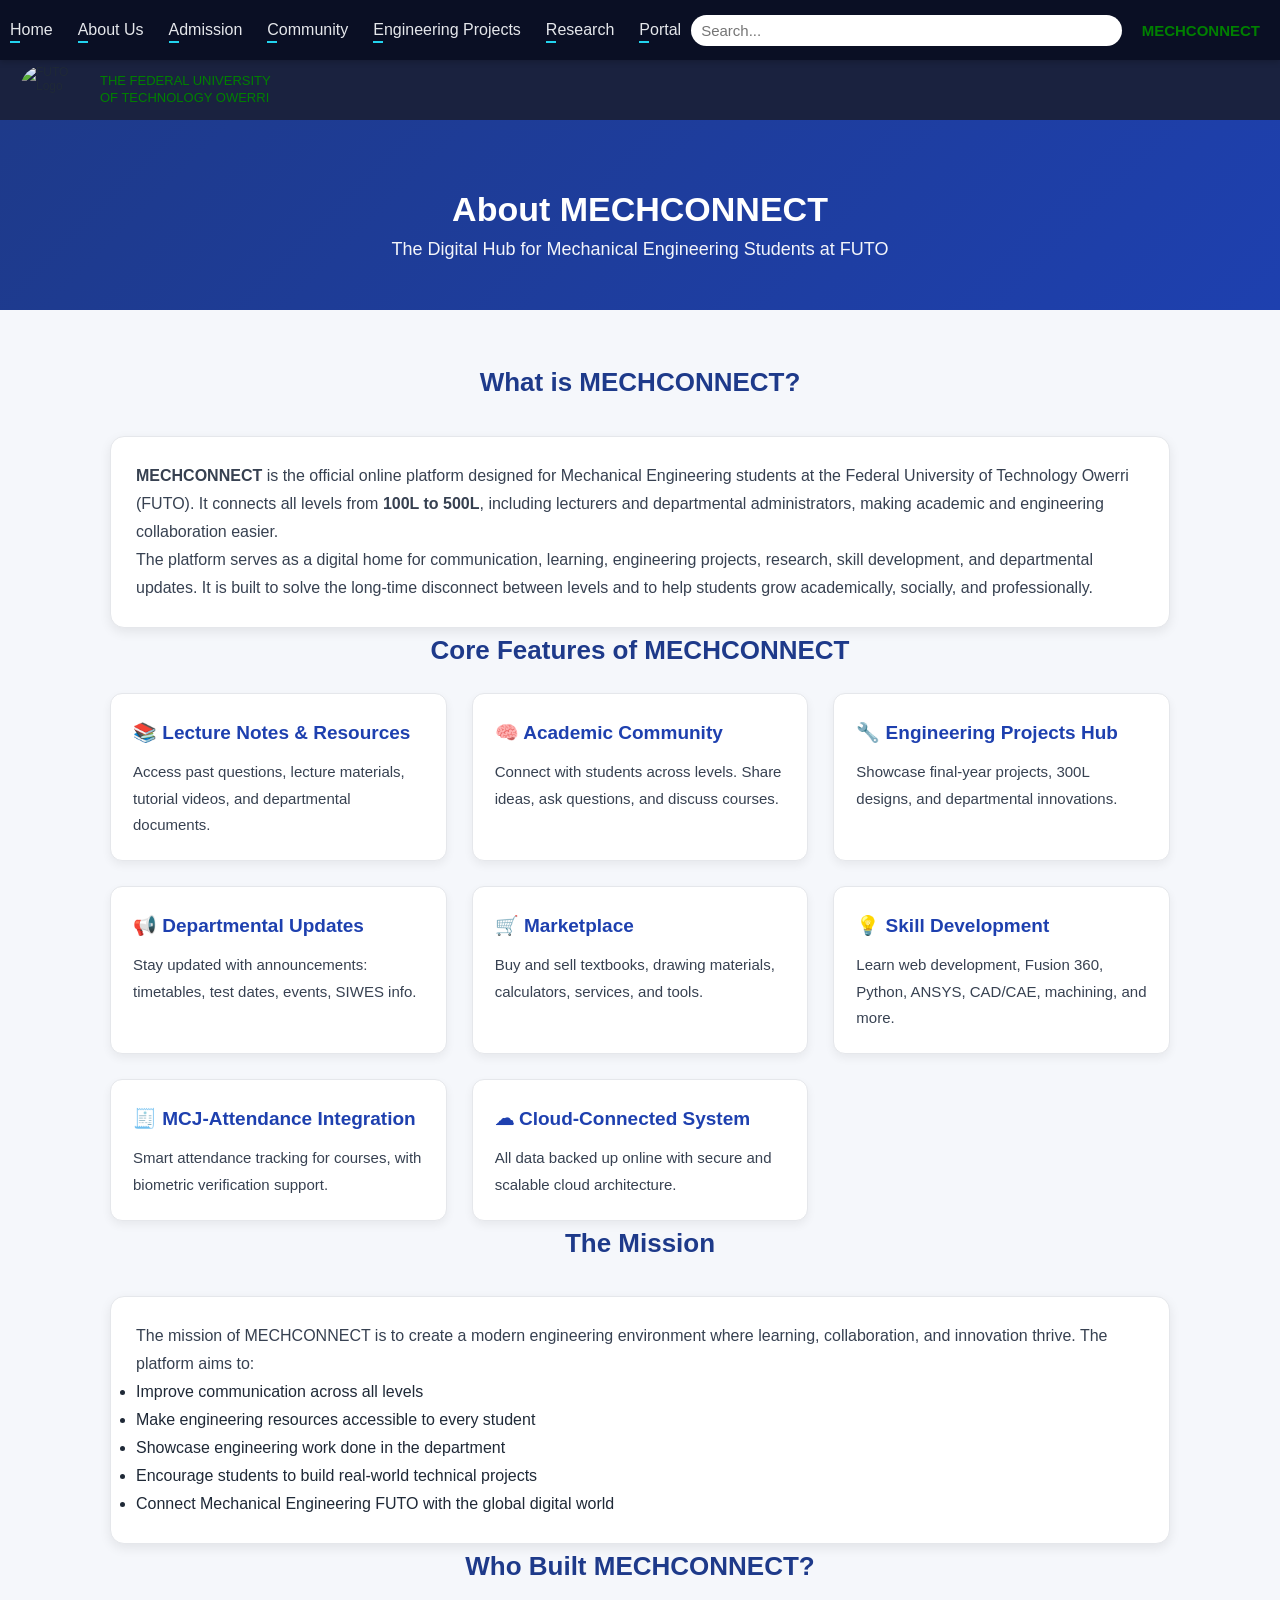
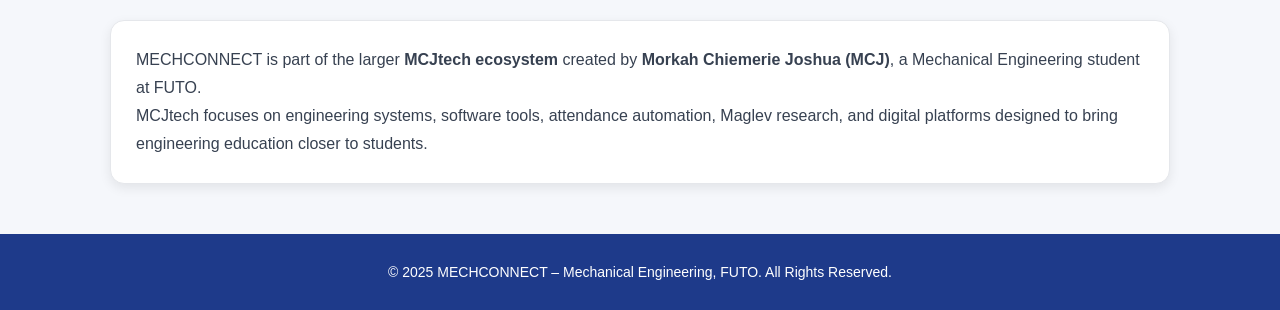
==== about_mechconnect.html @ 7a4b4097 "Add files via upload" ====
<!DOCTYPE html>
<html lang="en">
<head>
<meta charset="UTF-8">
<meta name="viewport" content="width=device-width, initial-scale=1.0">
<title>About MECHCONNECT – Mechanical Engineering FUTO</title>
 <link rel="stylesheet" href="style.css">
 <link rel="stylesheet" href="about_mechconnect.css">
</head>

<body>
<header class="mcj-header">
    <div class="mobile-nav-toggle">
        <div class="left">
            <span class="menu-icon" onclick="toggleMenu()">&#9776;</span>
        </div>

        <!-- ===== OVERLAY ===== -->
        <div id="overlay" class="overlay"></div>

        <!-- ===== SIDE MENU (DRAWER) ===== -->
        <div id="sideMenu" class="side-menu">
            <h2 class="menu-title">Mechconnect</h2>
            <ul class="menu-list">
                <li><a href="dashboard.html">Home</a></li>

                <li>
                    <a href="" class="dropdown-toggle">About Us </a>
                    <ul class="dropdown-menu">
                        <li><a href="department.html">Department</a></li>
                        <li><a href="staff.html">Staff</a></li>
                        <li><a href="facilities.html">Facilities</a></li>
                        <li><a href="program.html">program offer </a></li>
                        <li><a href="#">Research</a></li>
                    </ul>
                </li>

                <li>
                        <a href="#" class="dropdown-toggle">Admission</a>
                        <ul class="dropdown-menu">
                            <li><a href="https://futo.edu.ng/news/advertisement-for-2025-2026-futo-post-utme-and-direct-entry-screening-exercise">Entry Requirements</a></li>
                            <li><a href="#">Post UTME Update</a></li>
                            <li><a href="https://resources.futo.edu.ng/futo-admission-list-2025-2026/">Admission List</a></li>
                        </ul>
                    </li>
                    <li>
                        <a href="#" class="dropdown-toggle">Community</a>
                        <ul class="dropdown-menu">
                            <li><a href="#">Nimeche  Community</a></li>
                            <li><a href=" ">Social Club</a></li>
                            <li><a href="#">Project Community</a></li>
                        </ul>
                    </li>
                    

                <li><a href="project.html">Engineering Projects</a></li>
                <li><a href=" research.html">Research</a></li>
                <li><a href="index.html">Portal</a></li>
            </ul>
        </div>
    </div>

    <!-- DESKTOP NAV -->
    <nav class="desktop-nav">
        <ul>
            <li><a href="#">Home</a></li>
            <li><a href="#">About Us</a></li>
            <li><a href="#">Admission</a></li>
            <li><a href="#">Community</a></li>
            <li><a href="#">Engineering Projects</a></li>
            <li><a href="#">Research</a></li>
            <li><a href="/storage/emulated/0/portal.html">Portal</a></li>
        </ul>
    </nav>

    <div class="middle">
        <input type="text" placeholder="Search..." class="search">
    </div>

    <div class="right">
        <span class="futo">MECHCONNECT</span>
    </div>
</header>


<div class="mechanical_futo_container">
    <img src="https://247ureports.com/wp-content/uploads/2014/06/futo.jpg" alt="FUTO Logo">
    <div class="mechanical_futo">
        THE FEDERAL UNIVERSITY<br>
        OF TECHNOLOGY OWERRI
    </div>
</div>

<!-- HEADER -->
<section class="Mechconnect_header">
    <h1>About MECHCONNECT</h1>
    <p>The Digital Hub for Mechanical Engineering Students at FUTO</p>
</section>

<!-- MAIN CONTENT -->
<section class="content">

    <h2 class="section-title">What is MECHCONNECT?</h2>
    <div class="card">
        <p>
            <strong>MECHCONNECT</strong> is the official online platform designed for Mechanical Engineering students at the Federal University of Technology Owerri (FUTO).  
            It connects all levels from <strong>100L to 500L</strong>, including lecturers and departmental administrators, making academic and engineering collaboration easier.
        </p>

        <p>
            The platform serves as a digital home for communication, learning, engineering projects, research, skill development, and departmental updates.  
            It is built to solve the long-time disconnect between levels and to help students grow academically, socially, and professionally.
        </p>
    </div>

    <h2 class="section-title">Core Features of MECHCONNECT</h2>

    <div class="grid">

        <div class="feature-card">
            <h4>📚 Lecture Notes & Resources</h4>
            <p>Access past questions, lecture materials, tutorial videos, and departmental documents.</p>
        </div>

        <div class="feature-card">
            <h4>🧠 Academic Community</h4>
            <p>Connect with students across levels. Share ideas, ask questions, and discuss courses.</p>
        </div>

        <div class="feature-card">
            <h4>🔧 Engineering Projects Hub</h4>
            <p>Showcase final-year projects, 300L designs, and departmental innovations.</p>
        </div>

        <div class="feature-card">
            <h4>📢 Departmental Updates</h4>
            <p>Stay updated with announcements: timetables, test dates, events, SIWES info.</p>
        </div>

        <div class="feature-card">
            <h4>🛒 Marketplace</h4>
            <p>Buy and sell textbooks, drawing materials, calculators, services, and tools.</p>
        </div>

        <div class="feature-card">
            <h4>💡 Skill Development</h4>
            <p>Learn web development, Fusion 360, Python, ANSYS, CAD/CAE, machining, and more.</p>
        </div>

        <div class="feature-card">
            <h4>🧾 MCJ-Attendance Integration</h4>
            <p>Smart attendance tracking for courses, with biometric verification support.</p>
        </div>

        <div class="feature-card">
            <h4>☁ Cloud-Connected System</h4>
            <p>All data backed up online with secure and scalable cloud architecture.</p>
        </div>

    </div>

    <h2 class="section-title">The Mission</h2>
    <div class="card">
        <p>
            The mission of MECHCONNECT is to create a modern engineering environment where learning, collaboration, and innovation thrive.  
            The platform aims to:
        </p>
        <ul>
            <li>Improve communication across all levels</li>
            <li>Make engineering resources accessible to every student</li>
            <li>Showcase engineering work done in the department</li>
            <li>Encourage students to build real-world technical projects</li>
            <li>Connect Mechanical Engineering FUTO with the global digital world</li>
        </ul>
    </div>

    <h2 class="section-title">Who Built MECHCONNECT?</h2>
    <div class="card">
        <p>
            MECHCONNECT is part of the larger <strong>MCJtech ecosystem</strong> created by  
            <strong>Morkah Chiemerie Joshua (MCJ)</strong>, a Mechanical Engineering student at FUTO.  
        </p>
        <p>
            MCJtech focuses on engineering systems, software tools, attendance automation,  
            Maglev research, and digital platforms designed to bring engineering education closer to students.
        </p>
    </div>

</section>

<!-- FOOTER -->
<div class="footer">
    © 2025 MECHCONNECT – Mechanical Engineering, FUTO. All Rights Reserved.
</div>
<script src="script.js"></script>
</body>
</html>
---- style.css ----
/* ========================= */
/* GLOBAL STYLES             */
/* ========================= */
* {
    margin: 0;
    padding: 0;
    box-sizing: border-box;
    font-family: 'Roboto', sans-serif;
}

body {
    width: 100%;
}

/* ========================= */
/* HEADER / NAVIGATION       */
/* ========================= */
.mcj-header {
    width: 100%;
    height: 60px;
    position: fixed;
    top: 0;
    left: 0;
    background: #0a0f24;
    color: white;
    display: flex;
    align-items: center;
    justify-content: space-between;
    padding: 0 10px;
    box-shadow: 0 2px 6px rgba(0,0,0,0.2);
    z-index: 500;
}

.left {
    display: flex;
    align-items: center;
    gap: 20px;
}

.menu-icon {
    font-size: 26px;
    cursor: pointer;
}

/* ===== OVERLAY ===== */
.overlay {
    position: fixed;
    top: 0;
    left: 0;
    width: 100%;
    height: 100%;
    background: rgba(0,0,0,0.5);
    opacity: 0;
    visibility: hidden;
    transition: 0.3s ease;
    z-index: 250;
}

.overlay.show {
    opacity: 1;
    visibility: visible;
}

/* ===== SIDE MENU ===== */
.side-menu {
    height: 100%;
    width: 260px;
    position: fixed;
    top: 0;
    left: -260px;
    background: #0b0f25;
    color: white;
    padding: 20px;
    transition: 0.3s ease;
    z-index: 300;
    overflow: hidden;
    box-sizing: border-box;
}

.side-menu.show {
    left: 0;
}

/* ===== MENU TITLE ===== */
.menu-title {
    font-size: 22px;
    margin-bottom: 25px;
    font-weight: 700;
    letter-spacing: 1px;
    color: #22d3ee;
}

/* ===== MENU LIST ===== */
.menu-list {
    list-style: none;
    padding: 0;
    margin: 0;
}

.menu-list li {
    margin-bottom: 20px;
}

.menu-list li a {
    color: #e5e7eb;
    text-decoration: none;
    font-size: 16px;
    font-weight: 500;
    transition: 0.2s;
}

.menu-list li a:hover {
    color: #22d3ee;
}

.middle {
    flex: 1;
    display: flex;
    justify-content: center;
    padding: 0 10px;
}

.search {
    width: 100%;
    padding: 7px 10px;
    border-radius: 20px;
    border: none;
    outline: none;
    font-size: 15px;
}

.right .futo {
    display: flex;
    font-size: 15px;
    font-weight: bold;
    color: green;
    padding: 0px 10px;
}

/* ===== DROPDOWN ===== */
.dropdown-toggle {
    text-decoration: none;
}

.dropdown-menu {
    display: none;
    background-color: #1565c0;
    min-width: 200px;
    border-radius: 4px;
    overflow: hidden;
    flex-direction: column;
    z-index: 1000;
}

.dropdown-menu a {
    padding: 5px 10px;
    border-bottom: 1px solid #0d47a1;
    display: block;
    color: white;
    text-decoration: none;
}

.dropdown-menu a:last-child {
    border-bottom: none;
}

.dropdown-menu.show {
    display: flex;
}

/* ===== DESKTOP NAV ===== */
.desktop-nav {
    display: none;
}

.desktop-nav ul {
    display: flex;
    gap: 25px;
    list-style: none;
}

.desktop-nav a {
    color: #e5e7eb;
    text-decoration: none;
    font-weight: 500;
    font-size: 16px;
    transition: 0.3s;
    position: relative;
    padding: 5px 0;
}

.desktop-nav a:hover {
    color: #22d3ee;
}

.desktop-nav a::after {
    content: '';
    position: absolute;
    bottom: 0;
    left: 0;
    width: 10px;
    height: 2px;
    background: #22d3ee;
    transition: 0.3s;
}

.desktop-nav a:hover::after {
    width: 100%;
}

/* ===== RESPONSIVE ===== */
@media (min-width: 768px) {
    .desktop-nav {
        display: flex;
    }
    .mobile-nav-toggle {
        display: none;
    }
}

/* ========================= */
/* MECHANICAL FUTO CONTAINER */
/* ========================= */
.mechanical_futo_container {
    display: flex;
    position: fixed;
    top: 60px;
    width: 100%;
    align-items: center;
    padding: 5px 20px;
    background: #1A223F;
    font-size: 12px;
    z-index: 260;
}

.mechanical_futo_container img {
    width: 60px;
    height: 50px;
    margin-right: 20px;
    border-radius: 30px;
}

.mechanical_futo {
    font-size: 13px;
    font-weight: 500;
    color: green;
    line-height: 1.3;
}

/* ========================= */
/* HERO BANNER               */
/* ========================= */
.hero_banner {
    position: relative;
    margin-top: 119px;
    width: 100%;
    height: 70vh;
    display: flex;
    align-items: center;
    justify-content: center;
    background: rgba(10, 15, 36, 0.7);
    overflow: hidden;
}

.home_page_img {
    width: 100%;
    height: 100%;
    object-fit: cover;
    position: absolute;
    top: 0;
    left: 0;
    z-index: 1;
}

.hero-content {
    position: relative;
    bottom: 10px;
    z-index: 3;
    max-width: 800px;
    padding: 20px;
    text-align: left;
    color: white;
}

.hero-content h1 {
    font-size: 25px;
    margin-bottom: 20px;
}

.hero-content p {
    font-size: 1.2rem;
    margin-bottom: 20px;
}

.hero-content .btn {
    display: inline-block;
    padding: 12px 25px;
    background: #22d3ee;
    color: #0b0f25;
    font-weight: 600;
    border-radius: 8px;
    text-decoration: none;
    margin: 5px 10px 0 0;
    transition: 0.3s;
}

.hero-content .btn:hover {
    background: #0fbad1;
}

/* ========================= */
/* HIGHLIGHTS CARD SECTION    */
/* ========================= */
.highlights-card-section {
    padding: 50px 20px;
    background: #0ef2f7;
    width: 100%;
}

.cards-wrapper {
    display: grid;
    grid-template-columns: repeat(auto-fit, minmax(200px,1fr));
    gap: 25px;
}

.info-card {
    background: white;
    padding: 30px 20px;
    border-radius: 15px;
    text-align: center;
    box-shadow: 0 8px 20px rgba(0,0,0,0.08);
    transition: 0.3s ease;
}

.info-card:hover {
    transform: translateY(-8px);
    box-shadow: 0 12px 26px rgba(0,0,0,0.12);
}

.info-card h3 {
    font-size: 1.5rem;
    margin-bottom: 10px;
}

.info-card p {
    font-size: 1rem;
    margin-bottom: 15px;
}

.card-btn {
    display: inline-block;
    padding: 12px 22px;
    background: #22d3ee;
    color: #0a0f24;
    text-decoration: none;
    font-weight: 600;
    border-radius: 10px;
    transition: 0.3s;
}

.card-btn:hover {
    background: #0fbad1;
}

@media (max-width: 900px) {
    .cards-wrapper {
        grid-template-columns: 1fr 1fr;
    }
}

@media (max-width: 600px) {
    .cards-wrapper {
        grid-template-columns: 1fr;
    }
}

/* ========================= */
/* WHY CHOOSE SECTION        */
/* ========================= */
.why-choose-section {
    padding: 50px 20px;
    background: #f0f8ff;
    text-align: center;
}

.why-title {
    font-size: 2rem;
    font-weight: 700;
    margin-bottom: 15px;
    color: #0a0f24;
}

.why-subtext {
    font-size: 1.1rem;
    color: #444;
    margin-bottom: 40px;
    line-height: 1.6;
}

.benefits-wrapper {
    display: grid;
    grid-template-columns: repeat(auto-fit, minmax(180px, 1fr));
    gap: 20px;
    margin-bottom: 30px;
}

.benefit-card {
    background: white;
    padding: 25px 15px;
    border-radius: 12px;
    box-shadow: 0 8px 18px rgba(0,0,0,0.12);
    transition: transform 0.3s ease, box-shadow 0.3s ease;
}

.benefit-card:hover {
    transform: translateY(-6px);
    box-shadow: 0 12px 26px rgba(0,0,0,0.16);
}

.benefit-card .icon {
    font-size: 36px;
    margin-bottom: 15px;
}

.benefit-card h3 {
    font-size: 1.2rem;
    margin-bottom: 10px;
    color: #0a0f24;
}

.benefit-card p {
    font-size: 0.95rem;
    color: #555;
    line-height: 1.5;
}

.why-cta {
    display: inline-block;
    padding: 12px 30px;
    background-color: #22d3ee;
    color: #0a0f24;
    font-weight: 600;
    border-radius: 8px;
    text-decoration: none;
    transition: 0.3s ease;
}

.why-cta:hover {
    background-color: #0fbad1;
}

@media (max-width: 600px) {
    .benefits-wrapper {
        grid-template-columns: 1fr;
    }
}

/* ========================= */
/* MINI ABOUT SECTION        */
/* ========================= */
.mini-about {
    display: flex;
    align-items: center;
    gap: 30px;
    padding: 50px 20px;
    background: #adf2f7;
    width: 100%;
}

.about-image img {
    width: 100%;
    max-width: 420px;
    border-radius: 12px;
    box-shadow: 0 8px 18px rgba(0,0,0,0.12);
}

.about-text {
    max-width: 600px;
}

.about_test_h2 {
    font-size: 2rem;
    margin-bottom: 12px;
    color: #0a0f24;
}

.about-text p {
    font-size: 1.1rem;
    margin-bottom: 18px;
    color: #444;
    line-height: 1.6;
}

.about-btn {
    display: inline-block;
    background: #22d3ee;
    padding: 12px 22px;
    border-radius: 8px;
    font-weight: 600;
    color: #0a0f24;
    text-decoration: none;
    transition: 0.3s ease;
}

.about-btn:hover {
    background: #0fbad1;
}

@media (max-width: 850px) {
    .mini-about {
        flex-direction: column;
        text-align: center;
    }
    
    .about-image img {
        max-width: 90%;
    }
}

/* ========================= */
/* PROJECTS SECTION          */
/* ========================= */
.projects-section {
    padding: 80px 0;
    text-align: center;
}

.project_container {
    display: flex;
    overflow-x: auto;
    gap: 10px;
    padding-left: 10px;
    padding-top:20px;
    text-align: center;
}

.project_card {
    flex: 0 0 auto;
    width: 300px;
    height: 400px;
    background: #FFFFFF;
    text-align: center;
    border: 1px solid #e2d3ee;
    border-radius: 5px;
    box-shadow: 0 8px 18px rgba(0,0,0,0.12);
}

.project_image {
    width: 100%;
    height: 200px;
    object-fit: cover;
    border-radius: 2px;
    margin-bottom: 5px;
}

.project_name {
    font-size: 15px;
    font-weight: 700;
    margin-bottom: 8px;
    color: #0a0f24;
}

.project_creator, .creator_level, .project_info {
    line-height: 18px;
    font-size: 15px;
    font-family: roboto;
    color: #0a0f24;
    margin-bottom: 10px;
}

.project-btn {
    display: block;
    width: 60%;
    height: 30px;
    background: red;
    color: white;
    text-align: center;
    padding: 5px 0;
    border-radius: 5px;
    text-decoration: none;
    margin: 0 auto;
}

.project-btn:hover {
    background: #0fbad1;
}


/* ========================= */
/* EVENTS HIGHLIGHT          */
/* ========================= */
.events-highlight {
    width: 100%;
    padding: 30px 5px;
    background: white;
}

.event_container {
    display: flex;
    overflow-x: auto;
    gap: 10px;
}

.event_card {
    display: flex;
    flex: 0 0 auto;
    width: 330px;
    height: 400px;
    background: yellow;
}

.events-title {
    font-family: roboto, aria;
    font-size: 45px;
    padding: 30px 10px 0 10px;
}

.event_card p {
    font-family: roboto, aria;
    font-size: 15px;
    padding: 10px 10px;
}

.event_btn {
    display: block;
    width: 100px;
    height: 30px;
    background: red;
    color: white;
    text-align: center;
    padding: 5px 5px;
    border-radius: 5px;
    text-decoration: none;
}

.event_btn:hover {
    background: #0fbad1;
}

.event_card a{
    margin-left:20px;
    }

.more_news{
    margin-top:30px;
    text-align: center;
    }
.view_more_news{
    display: inline-block;
    background: #22d3ee;
    color: #0a0f24;
    padding: 12px 25px;
    border-radius: 8px;
    font-weight: 600;
    text-decoration: none;
    transition: 0.3s ease;
}
.view_more_news:hover {
    background: #0fbad5;
}

/* ========================= */
/* TESTIMONIALS SECTION      */
/* ========================= */
.testimonials-section {
    padding: 50px 20px;
    background: #def2f7;
    width: 100%;
}

.testimonials-title {
    text-align: center;
    font-size: 2rem;
    font-weight: 700;
    margin-bottom: 10px;
    color: #0a0f24;
}

.testimonials-subtitle {
    text-align: center;
    font-size: 1.1rem;
    margin-bottom: 30px;
    color: #444;
}

.testimonials-container {
    display: flex;
    overflow-x: auto;
    gap: 15px;
    padding-bottom: 10px;
    scroll-behavior: smooth;
}

.testimonial-card {
    flex: 0 0 auto;
    width: 250px;
    background: white;
    border-radius: 12px;
    padding: 20px;
    box-shadow: 0 8px 18px rgba(0,0,0,0.12);
    text-align: center;
}

.testimonial-photo {
    width: 80px;
    height: 80px;
    border-radius: 50%;
    object-fit: cover;
    margin-bottom: 10px;
    border: 2px solid #22d3ee;
}

.student-name {
    font-size: 1.1rem;
    font-weight: 700;
    color: #0a0f24;
    margin-bottom: 5px;
}

.student-level {
    font-size: 0.9rem;
    color: #777;
    margin-bottom: 10px;
}

.testimonial-text {
    font-size: 0.95rem;
    color: #444;
    line-height: 1.4;
}

.testimonial-cta {
    text-align: center;
    margin-top: 30px;
}

.cta-btn {
    display: inline-block;
    background: #22d3ee;
    color: #0a0f24;
    padding: 12px 25px;
    border-radius: 8px;
    font-weight: 600;
    text-decoration: none;
    transition: 0.3s ease;
}

.cta-btn:hover {
    background: #0fbad1;
}

@media (max-width: 600px) {
    .testimonial-card {
        width: 220px;
        padding: 15px;
    }
}

/* ========================= */
/* CTA SECTION               */
/* ========================= */
.cta {
    width: 100%;
    padding: 40px 20px;
    background: #0a0f24;
    color: white;
    text-align: center;
}

.cta-title {
    font-size: 26px;
    font-weight: bold;
    margin-bottom: 20px;
}

.cta-buttons {
    display: flex;
    justify-content: center;
    gap: 20px;
}

.cta-btn {
    display: inline-block;
    padding: 10px 20px;
    background: #f4c430;
    color: #0a0f24;
    border-radius: 6px;
    text-decoration: none;
    font-weight: bold;
}

.portal {
    background: white;
    color: #0a0f24;
}

/* ========================= */
/* FOOTER SECTION            */
/* ========================= */
.mcj-footer {
    width: 100%;
    background: #020611;
    color: white;
    padding: 40px 20px;
    display: grid;
    grid-template-columns: repeat(3, 1fr);
    gap: 20px;
}

.footer-section h3 {
    font-size: 18px;
    margin-bottom: 12px;
}

.footer-section p,
.footer-section li {
    font-size: 14px;
    margin: 5px 0;
}

.footer-section ul {
    list-style: none;
    padding: 0;
}

.footer-section a {
    color: #f4c430;
    text-decoration: none;
}

/* ========================= */
/* END OF CSS                */
/* ========================= */
---- about_mechconnect.css ----
body {
        margin: 0;
        font-family: Arial, Helvetica, sans-serif;
        background: #f5f7fb;
        color: #1f2937;
    }

    /* HEADER */
    .Mechconnect_header {
        background: linear-gradient(135deg, #1e3a8a, #1e40af);
        padding: 70px 20px 50px;
        text-align: center;
        color: white;
        margin-top:120px;
    }
    .Mechconnect_header h1 {
        font-size: 34px;
        font-weight: 800;
        margin: 0 0 10px;
    }
    .Mechconnect_header p {
        font-size: 18px;
        opacity: 0.95;
    }

    /* CONTENT WRAPPER */
    .content {
        max-width: 1100px;
        margin: auto;
        padding: 50px 20px;
        line-height: 1.75;
    }

    /* SECTION TITLE */
    .section-title {
        font-size: 26px;
        font-weight: 800;
        margin-bottom: 15px;
        color: #1e3a8a;
        text-align: center;
    }

    /* CARD WRAPPER */
    .card {
        background: white;
        padding: 25px;
        margin-top: 30px;
        border-radius: 14px;
        box-shadow: 0 4px 12px rgba(0,0,0,0.08);
        border: 1px solid #e5e7eb;
    }
    .card h3 {
        margin-top: 0;
        font-size: 22px;
        font-weight: 700;
        color: #1e3a8a;
        margin-bottom: 12px;
    }
    .card p {
        font-size: 16px;
        color: #374151;
    }

    /* GRID */
    .grid {
        display: grid;
        grid-template-columns: repeat(auto-fit, minmax(270px, 1fr));
        gap: 25px;
        margin-top: 20px;
    }

    /* FEATURES CARD */
    .feature-card {
        background: white;
        padding: 22px;
        border-radius: 12px;
        box-shadow: 0 4px 10px rgba(0,0,0,0.06);
        border: 1px solid #e5e7eb;
        transition: 0.25s;
    }
    .feature-card:hover {
        transform: translateY(-6px);
        box-shadow: 0 6px 18px rgba(0,0,0,0.12);
        border-color: #1e3a8a;
    }
    .feature-card h4 {
        margin: 0 0 10px;
        font-size: 19px;
        color: #1e40af;
        font-weight: 700;
    }
    .feature-card p {
        margin: 0;
        color: #374151;
        font-size: 15px;
    }

    /* FOOTER */
    .footer {
        text-align: center;
        padding: 30px;
        margin-bottom: 0px;
        background: #1e3a8a;
        color: white;
        font-size: 14px;
    }
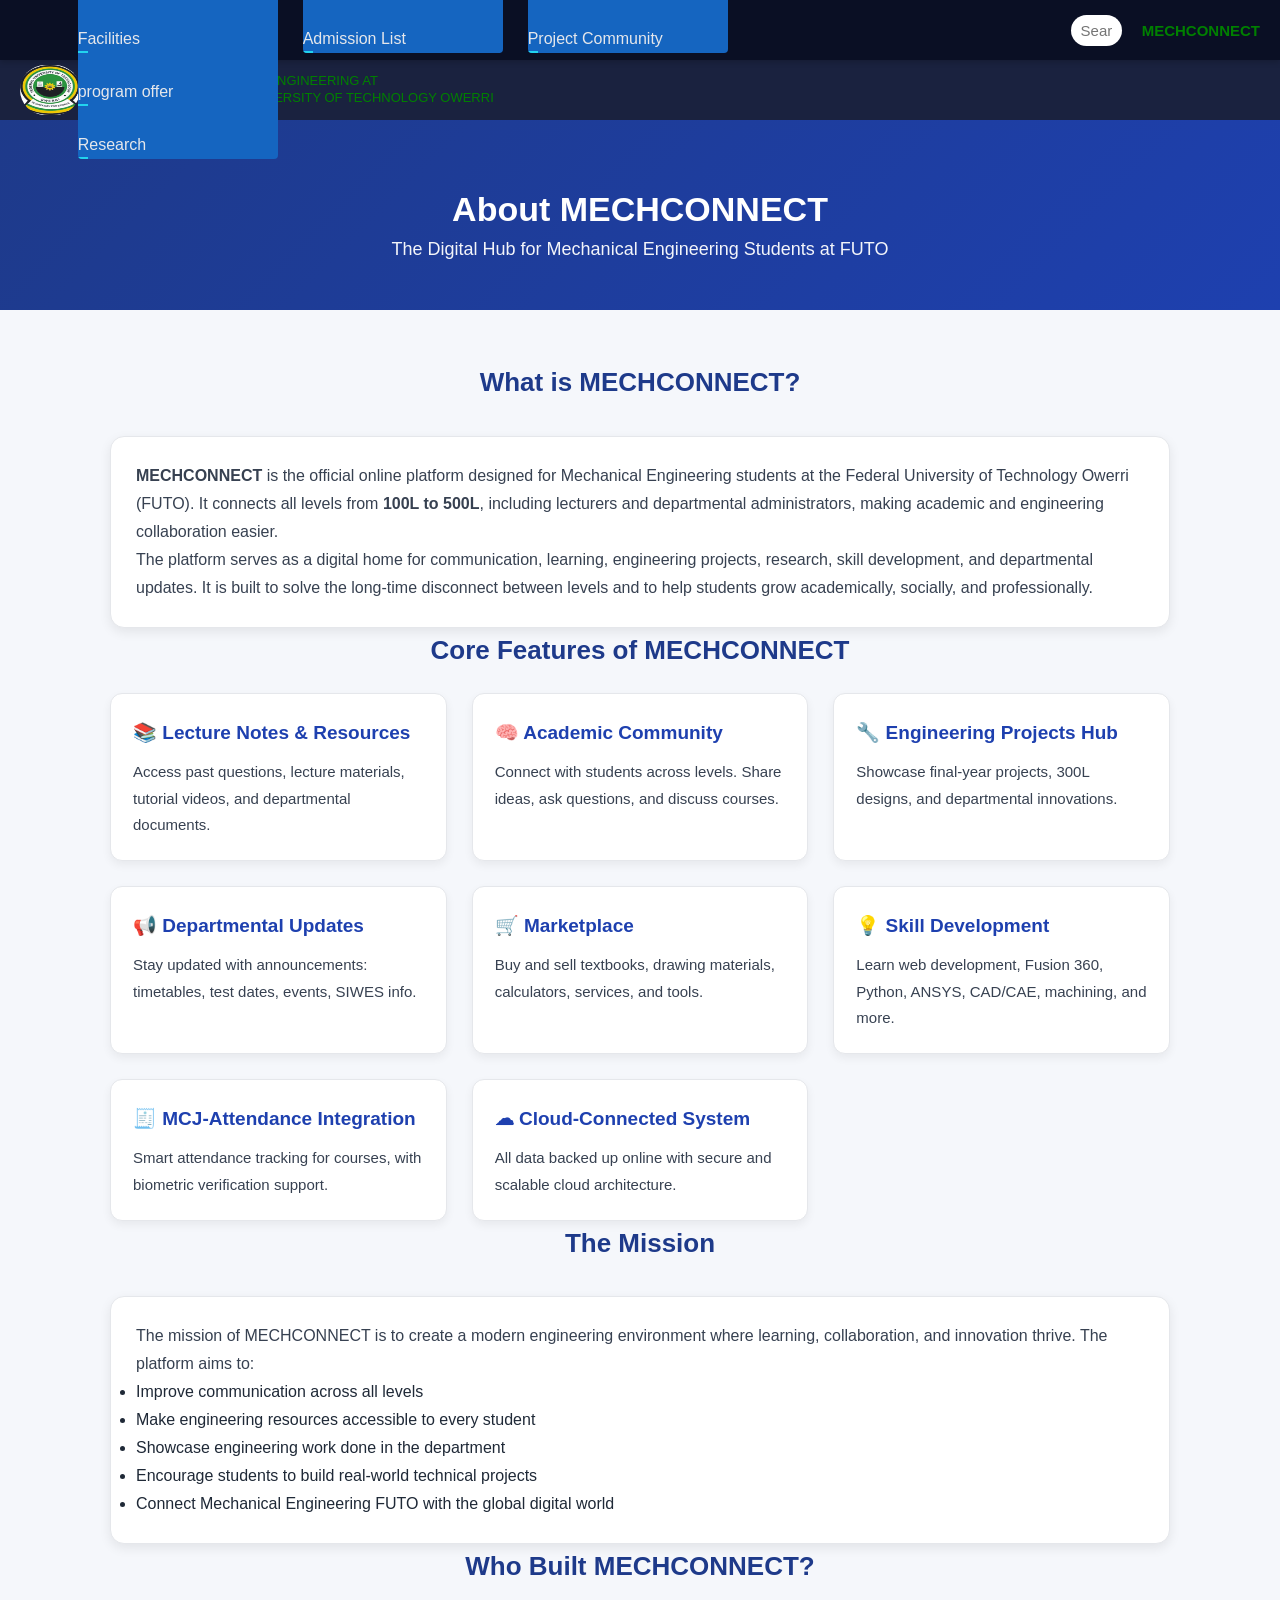
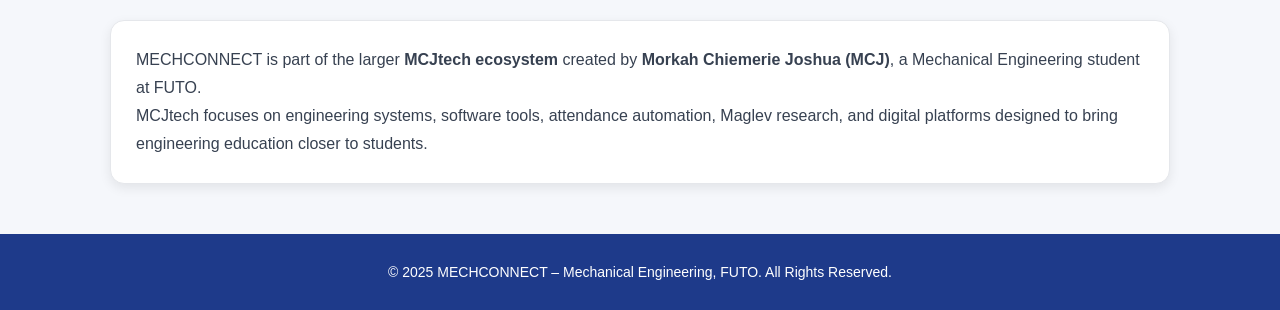
==== commit f6a0ad43: "Update about_mechconnect.html" ====
--- a/about_mechconnect.html
+++ b/about_mechconnect.html
@@ -1,14 +1,14 @@
 <!DOCTYPE html>
 <html lang="en">
 <head>
-<meta charset="UTF-8">
-<meta name="viewport" content="width=device-width, initial-scale=1.0">
-<title>About MECHCONNECT – Mechanical Engineering FUTO</title>
- <link rel="stylesheet" href="style.css">
- <link rel="stylesheet" href="about_mechconnect.css">
+    <meta charset="UTF-8">
+    <meta name="viewport" content="width=device-width, initial-scale=1.0">
+    <title>Mechconnect Header</title>
+    <link rel="stylesheet" href="style.css">
+    <link rel="stylesheet" href="about_mechconnect.css">
 </head>
-
 <body>
+
 <header class="mcj-header">
     <div class="mobile-nav-toggle">
         <div class="left">
@@ -23,6 +23,9 @@
             <h2 class="menu-title">Mechconnect</h2>
             <ul class="menu-list">
                 <li><a href="dashboard.html">Home</a></li>
+
+                
+                <!-- ===== About Us  ===== -->
 
                 <li>
                     <a href="" class="dropdown-toggle">About Us </a>
@@ -36,43 +39,91 @@
                 </li>
 
                 <li>
-                        <a href="#" class="dropdown-toggle">Admission</a>
-                        <ul class="dropdown-menu">
-                            <li><a href="https://futo.edu.ng/news/advertisement-for-2025-2026-futo-post-utme-and-direct-entry-screening-exercise">Entry Requirements</a></li>
-                            <li><a href="#">Post UTME Update</a></li>
-                            <li><a href="https://resources.futo.edu.ng/futo-admission-list-2025-2026/">Admission List</a></li>
-                        </ul>
-                    </li>
-                    <li>
-                        <a href="#" class="dropdown-toggle">Community</a>
-                        <ul class="dropdown-menu">
-                            <li><a href="#">Nimeche  Community</a></li>
-                            <li><a href=" ">Social Club</a></li>
-                            <li><a href="#">Project Community</a></li>
-                        </ul>
-                    </li>
+                    <a href="#" class="dropdown-toggle">Admission</a>
+                    <ul class="dropdown-menu">
+                        <li><a href="https://futo.edu.ng/news/advertisement-for-2025-2026-futo-post-utme-and-direct-entry-screening-exercise">Entry Requirements</a></li>
+                        <li><a href="#">Post UTME Update</a></li>
+                        <li><a href="https://resources.futo.edu.ng/futo-admission-list-2025-2026/">Admission List</a></li>
+                    </ul>
+                </li>
+
+                <li>
+                    <a href="#" class="dropdown-toggle">Community</a>
+                    <ul class="dropdown-menu">
+                        <li><a href="#">Nimeche  Community</a></li>
+                        <li><a href=" ">Social Club</a></li>
+                        <li><a href="#">Project Community</a></li>
+                    </ul>
+                </li>
                     
-
-                <li><a href="project.html">Engineering Projects</a></li>
-                <li><a href=" research.html">Research</a></li>
-                <li><a href="index.html">Portal</a></li>
+            <!-- ===== Engineering Projects  ===== -->
+            <li><a href="project.html">Engineering Projects</a></li
+                                                                   
+            <!-- ===== Research  ===== -->    
+            <li><a href=" research.html">Research</a></li>
+                
+            <!-- ===== Portal  ===== -->
+            <li><a href="index.html">Portal</a></li>
             </ul>
         </div>
     </div>
 
     <!-- DESKTOP NAV -->
     <nav class="desktop-nav">
-        <ul>
-            <li><a href="#">Home</a></li>
-            <li><a href="#">About Us</a></li>
-            <li><a href="#">Admission</a></li>
-            <li><a href="#">Community</a></li>
-            <li><a href="#">Engineering Projects</a></li>
-            <li><a href="#">Research</a></li>
-            <li><a href="/storage/emulated/0/portal.html">Portal</a></li>
+        <ul class="desktop-nav-list">
+            
+            <li><a href="#" class="dropdown-toggle desktop-nav-link">Home</a>
+            </li>
+            
+            <!-- desktop mode / About Us  ===== -->
+            <li>
+                <a href="" class="dropdown-toggle desktop-nav-link ">About Us</a>
+                <ul class="dropdown-menu">
+                    <li><a href="department.html">Department</a></li>
+                    <li><a href="staff.html">Staff</a></li>
+                    <li><a href="facilities.html">Facilities</a></li>
+                    <li><a href="program.html">program offer </a></li>
+                    <li><a href="#">Research</a></li>
+                </ul>
+            </li>
+
+            <!-- desktop mode / Admission-->
+
+            <li>
+                <a href="" class="dropdown-toggle desktop-nav-link ">Admission</a>
+                <ul class="dropdown-menu">
+                    <li><a href="https://futo.edu.ng/news/advertisement-for-2025-2026-futo-post-utme-and-direct-entry-screening-exercise">Entry Requirements</a></li>
+                    <li><a href="#">Post UTME Update</a></li>
+                    <li><a href="https://resources.futo.edu.ng/futo-admission-list-2025-2026/">Admission List</a></li>
+                </ul>
+            </li>
+                    
+                    
+            <!-- desktop mode / Student Community -->
+            <li>
+                <a href="#" class="dropdown-toggle desktop-nav-link ">Student Community</a>
+                <ul class="dropdown-menu">
+                    <li><a href="#">Nimeche  Community</a></li>
+                    <li><a href=" ">Social Club</a></li>
+                    <li><a href="#">Project Community</a></li>
+                </ul>
+            </li>
+
+            <!--Desktop Mode/------- Engineering Project -->
+
+            <li><a href="project.html" class="dropdown-toggle desktop-nav-link ">Engineering Projects</a>
+            </li>
+
+            <!--Desktop Mode/------- Research -->
+            
+            <li><a href=" research.html" class="dropdown-toggle desktop-nav-link ">Research</a></li>
+
+            <!--Desktop Mode/ portal-->
+            <li><a href="index.html" class="dropdown-toggle desktop-nav-link ">Portal</a></li>           
         </ul>
     </nav>
 
+
     <div class="middle">
         <input type="text" placeholder="Search..." class="search">
     </div>
@@ -82,12 +133,12 @@
     </div>
 </header>
 
-
 <div class="mechanical_futo_container">
-    <img src="https://247ureports.com/wp-content/uploads/2014/06/futo.jpg" alt="FUTO Logo">
+    <img src="images/futo_image.jpeg" alt="FUTO Logo">
+    <img src="images/MECH---DEPT.jpg" alt="FUTO Logo">
     <div class="mechanical_futo">
-        THE FEDERAL UNIVERSITY<br>
-        OF TECHNOLOGY OWERRI
+        MECHANICAL ENGINEERING AT<br>
+        FEDERAL UNIVERSITY OF TECHNOLOGY OWERRI
     </div>
 </div>
 
@@ -194,4 +245,4 @@
 </div>
 <script src="script.js"></script>
 </body>
-</html>+</html>
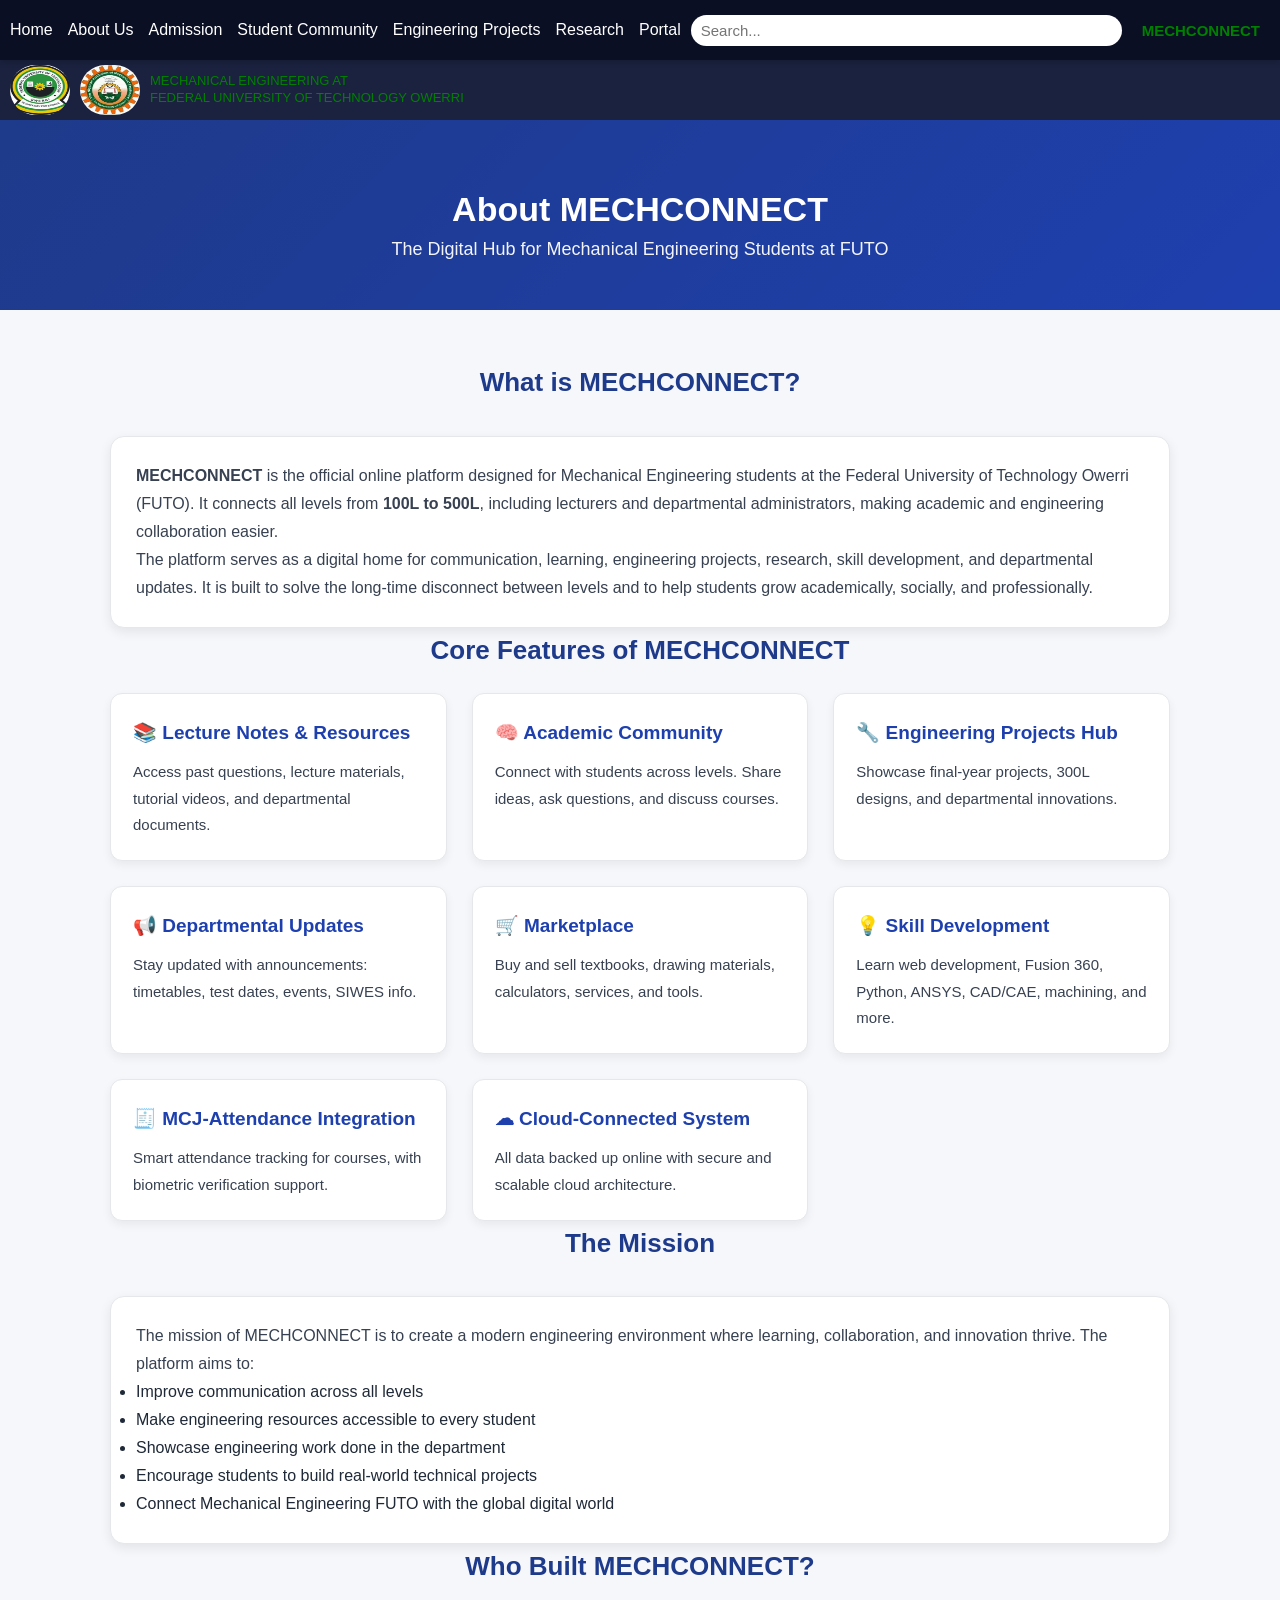
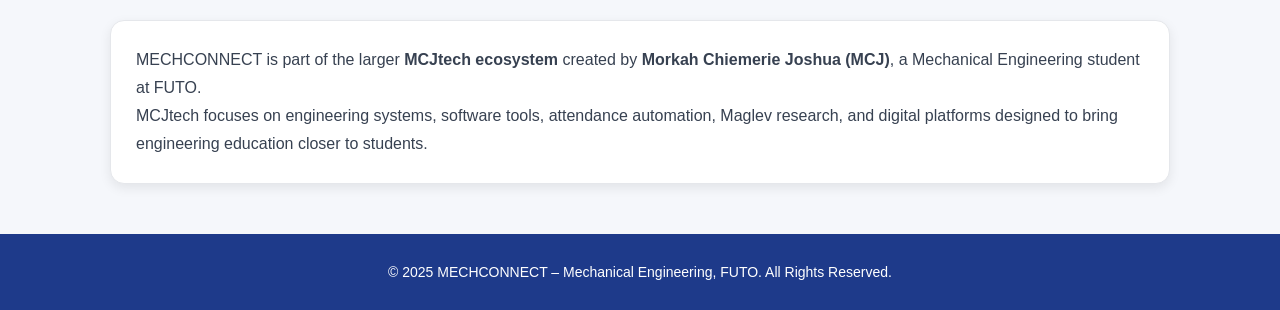
==== commit 15c63240: "Update about_mechconnect.html" ====
--- a/about_mechconnect.html
+++ b/about_mechconnect.html
@@ -72,7 +72,7 @@
     <nav class="desktop-nav">
         <ul class="desktop-nav-list">
             
-            <li><a href="#" class="dropdown-toggle desktop-nav-link">Home</a>
+            <li><a href="dashboard.html" class="dropdown-toggle desktop-nav-link">Home</a>
             </li>
             
             <!-- desktop mode / About Us  ===== -->
--- a/style.css
+++ b/style.css
@@ -168,19 +168,21 @@
     display: flex;
 }
 
+
+
 /* ===== DESKTOP NAV ===== */
 .desktop-nav {
     display: none;
 }
 
-.desktop-nav ul {
-    display: flex;
-    gap: 25px;
+.desktop-nav-list{
+    display: flex;
+    gap: 15px;
     list-style: none;
 }
 
-.desktop-nav a {
-    color: #e5e7eb;
+.desktop-nav-link {
+    color:#ffff ;
     text-decoration: none;
     font-weight: 500;
     font-size: 16px;
@@ -189,22 +191,13 @@
     padding: 5px 0;
 }
 
-.desktop-nav a:hover {
+.desktop-nav-link:hover {
     color: #22d3ee;
 }
 
-.desktop-nav a::after {
-    content: '';
-    position: absolute;
-    bottom: 0;
-    left: 0;
-    width: 10px;
-    height: 2px;
-    background: #22d3ee;
-    transition: 0.3s;
-}
-
-.desktop-nav a:hover::after {
+
+
+.desktop-nav-link:hover::after {
     width: 100%;
 }
 
@@ -216,7 +209,46 @@
     .mobile-nav-toggle {
         display: none;
     }
-}
+    
+    .middle {
+    padding: 0 10px;
+}
+
+
+/* ===== DROPDOWN ===== */
+.dropdown-toggle {
+    text-decoration: none;
+}
+
+.dropdown-menu {
+    display: none;
+    background-color: #1565c0;
+    min-width: 100px;
+    border-radius: 4px;
+    overflow: hidden;
+    flex-direction: column;
+    z-index: 1000;
+    position: absolute;
+}
+
+.dropdown-menu a {
+    padding: 5px 10px;
+    border-bottom: 1px solid #0d47a1;
+    display: block;
+    color: white;
+    text-decoration: none;
+}
+
+.dropdown-menu a:last-child {
+    border-bottom: none;
+}
+
+.dropdown-menu.show {
+    display: flex;
+}
+
+}
+
 
 /* ========================= */
 /* MECHANICAL FUTO CONTAINER */
@@ -227,7 +259,7 @@
     top: 60px;
     width: 100%;
     align-items: center;
-    padding: 5px 20px;
+    padding: 5px 10px;
     background: #1A223F;
     font-size: 12px;
     z-index: 260;
@@ -236,7 +268,7 @@
 .mechanical_futo_container img {
     width: 60px;
     height: 50px;
-    margin-right: 20px;
+    margin-right: 10px;
     border-radius: 30px;
 }
 
@@ -246,7 +278,6 @@
     color: green;
     line-height: 1.3;
 }
-
 /* ========================= */
 /* HERO BANNER               */
 /* ========================= */
@@ -830,4 +861,4 @@
 
 /* ========================= */
 /* END OF CSS                */
-/* ========================= */+/* ========================= */
